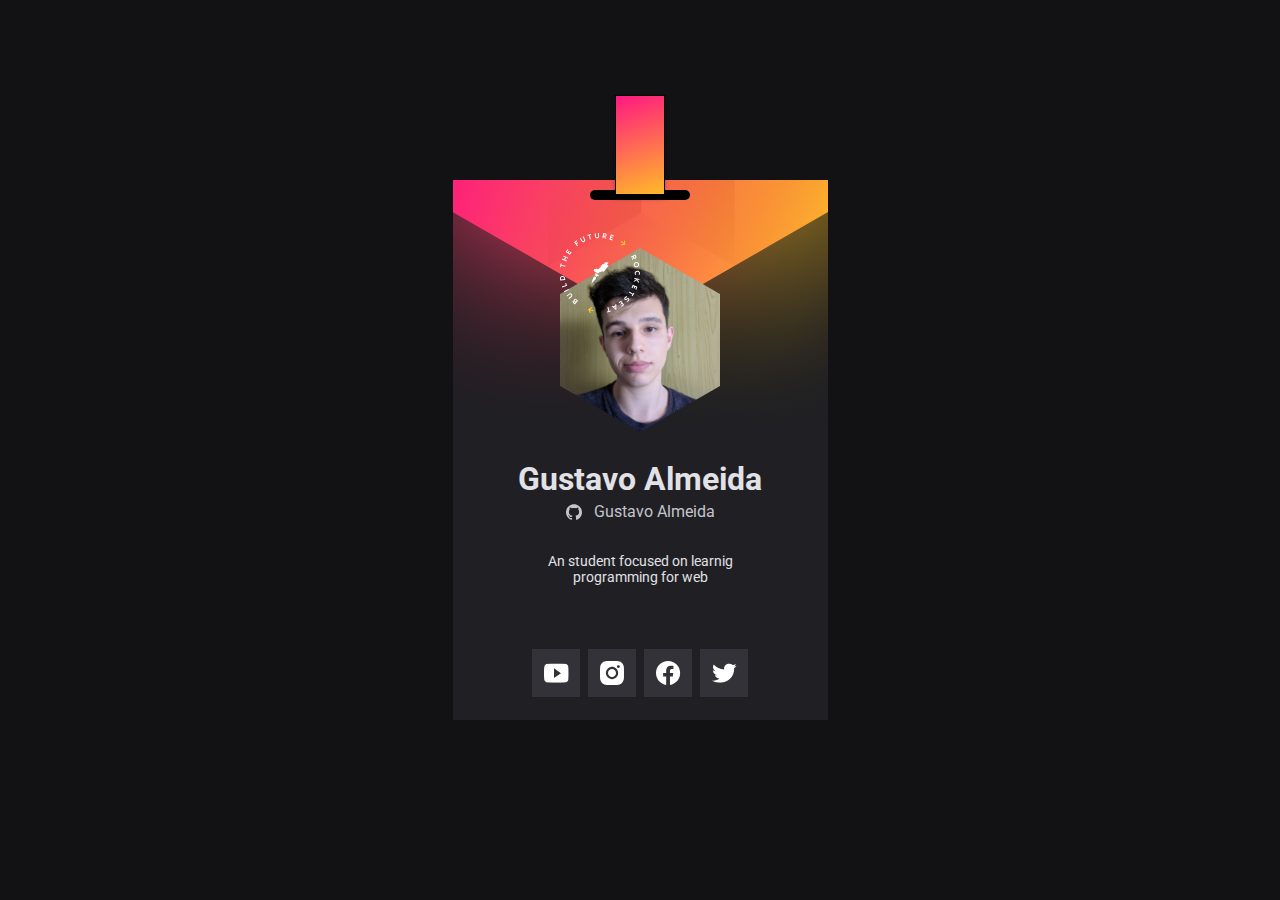
==== Desktop/index.html @ 5132c603 "update desktop" ====
<!DOCTYPE html>
<html lang="en">
  <head>
    <meta charset="UTF-8" />
    <meta http-equiv="X-UA-Compatible" content="IE=edge" />
    <meta name="viewport" content="width=device-width, initial-scale=1.0" />
    <title>Gustavo Almeida - DoWhile 2021</title>
    <link rel="stylesheet" href="style.css" />
    <link rel="preconnect" href="https://fonts.googleapis.com" />
    <link rel="preconnect" href="https://fonts.gstatic.com" crossorigin />
    <link
      href="https://fonts.googleapis.com/css2?family=Roboto:wght@400;700&display=swap"
      rel="stylesheet"
    />
  </head>
  <body>
    <main>
      <div class="container">
        <div class="degrade">
          <div class="degrade2"></div>
        </div>
        <div class="quebra">
          <div class="faixa"></div>
        </div>
        <div class="avatar">
          <span>
            <img src="/images/build.svg" alt="Selo circular branco Rocketseat" />
          </span>
          <img id="avatarUser" src="/images/perfil.jpg" alt="Foto de perfil" />
        </div>
        <h1 id="userName">Gustavo Almeida</h1>
        <a
          id="perfilGitHub"
          href="https://github.com/gustavoalmei"
          target="_blank"
        >
          <img src="/images/github.svg" alt="Ícone github" />
          <span id="userLogin">Gustavo Almeida</span>
        </a>
        <p id="bioUser">An student focused on learnig programming for web</p>
        <ul id="SocialMedia">
          <li class="youtube">
            <a href="https://www.youtube.com/" target="_blank">
              <img src="/images/youtube.svg" alt="Ícone do youtube" />
            </a>
          </li>
          <li class="instagram">
            <a href="https://www.instagram.com/gustavoczz/" target="_blank">
              <img src="/images/instagram.svg" alt="Ícone do instagram" />
            </a>
          </li>
          <li class="facebook">
            <a href="https://www.facebook.com/" target="_blank">
              <img src="/images/facebook.svg" alt="Ícone do facebook" />
            </a>
          </li>
          <li class="twitter">
            <a href="https://twitter.com/gustavoczz" target="_blank">
              <img src="/images/twitter.svg" alt="Ícone do twitter" />
            </a>
          </li>
        </ul>
      </div>
    </main>

    <script src="main.js"></script>
  </body>
</html>
---- Desktop/style.css ----
* {
  margin: 0;
  padding: 0;
}

html,
body {
  height: 100%;
  margin: 0;
  font-family: 'Roboto', sans-serif;
}

body {
  --gray: #e1e1e6;
  --Text: #c4c4cc;
  display: grid;
  place-items: center;
  -webkit-font-smoothing: antialiased; /* fica um pouco mais suave*/
  background-color: #121214;
}

main {
  width: 375px;
  height: 540px;
  background-image: url(/images/background.svg);
  background-position: center;
  background-color: #202024;
  position: relative;
}

.quebra{
  width: 100px;
  height: 10px;
  background-color: black;
  border-radius: 10px;
  margin: 10px auto;
  position: relative;
}

.faixa{
  width: 50px;
  height: 100px;
  background: linear-gradient(161.24deg, #FF008E -15.25%, #FFCD1E 111.89%);  position: absolute;
  left: 25px;
  bottom: 5px;
  border: 1px solid #000000;
  box-sizing: border-box;
  box-shadow: 0px 4px 4px rgba(0, 0, 0, 0.25);
}

.container {
  max-width: 250px;
  margin: auto;
  text-align: center;
  color: var(--gray);
}

h1{
  margin-top: 24px;
  margin-bottom: 4px;
}

p{
  font-size: 14px;
  font-weight: 400;
  margin-top: 32px;
  margin-bottom: 64px;
}

.avatar {
  width: 215px;
  margin: 48px auto 0;
  position: relative;
}

.avatar span {
  position: absolute;
  top: -15px;
  z-index: 1;
}

.avatar > img {
  width: 160px;
  height: 184px;
  object-fit: cover;
  clip-path: polygon(50% 0, 100% 25%, 100% 75%, 50% 100%, 0 75%, 0 25%);
}

h1 {
  font-size: 2em;
}

a {
  text-decoration: none;
  color: var(--Text);
  display: flex;
  justify-content: center;
  align-items: center;
  gap: 12px;
}

ul{
  list-style-type: none;
  display: flex;
  justify-content: center;
  gap: 8px;
}
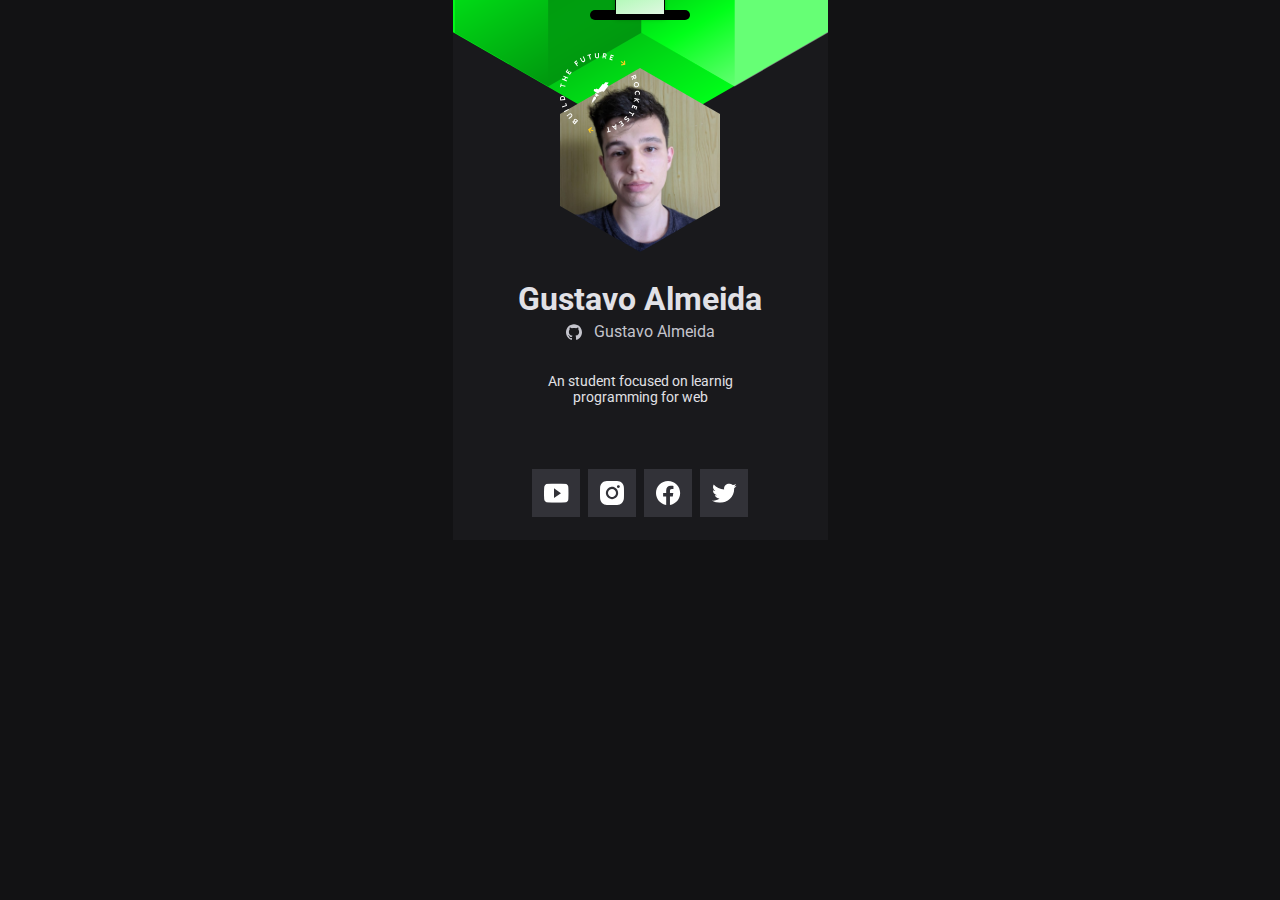
==== commit 2d0d9c75: "atualizando css" ====
--- a/Desktop/index.html
+++ b/Desktop/index.html
@@ -16,15 +16,15 @@
   <body>
     <main>
       <div class="container">
-        <div class="degrade">
-          <div class="degrade2"></div>
-        </div>
         <div class="quebra">
           <div class="faixa"></div>
         </div>
         <div class="avatar">
           <span>
-            <img src="/images/build.svg" alt="Selo circular branco Rocketseat" />
+            <img
+              src="/images/build.svg"
+              alt="Selo circular branco Rocketseat"
+            />
           </span>
           <img id="avatarUser" src="/images/perfil.jpg" alt="Foto de perfil" />
         </div>
--- a/Desktop/style.css
+++ b/Desktop/style.css
@@ -14,21 +14,23 @@
   --gray: #e1e1e6;
   --Text: #c4c4cc;
   display: grid;
-  place-items: center;
+  justify-content: center;
+  top: 100px;
   -webkit-font-smoothing: antialiased; /* fica um pouco mais suave*/
   background-color: #121214;
+  overflow: hidden;
 }
 
 main {
   width: 375px;
   height: 540px;
-  background-image: url(/images/background.svg);
+  background-image: url(/images/mask-desktop.svg);
   background-position: center;
-  background-color: #202024;
+  background-color: hsla(240, 6%, 13%, 0.5);
   position: relative;
 }
 
-.quebra{
+.quebra {
   width: 100px;
   height: 10px;
   background-color: black;
@@ -37,10 +39,11 @@
   position: relative;
 }
 
-.faixa{
+.faixa {
   width: 50px;
-  height: 100px;
-  background: linear-gradient(161.24deg, #FF008E -15.25%, #FFCD1E 111.89%);  position: absolute;
+  height: 120px;
+  background: linear-gradient(161.24deg, #00ff15 -15.25%, #f7f7f7 111.89%);
+  position: absolute;
   left: 25px;
   bottom: 5px;
   border: 1px solid #000000;
@@ -55,12 +58,12 @@
   color: var(--gray);
 }
 
-h1{
+h1 {
   margin-top: 24px;
   margin-bottom: 4px;
 }
 
-p{
+p {
   font-size: 14px;
   font-weight: 400;
   margin-top: 32px;
@@ -86,6 +89,19 @@
   clip-path: polygon(50% 0, 100% 25%, 100% 75%, 50% 100%, 0 75%, 0 25%);
 }
 
+.avatar span img {
+  animation: rotate 10s infinite linear;
+}
+
+@keyframes rotate {
+  from {
+    transform: rotate(0deg);
+  }
+  to {
+    transform: rotate(360deg);
+  }
+}
+
 h1 {
   font-size: 2em;
 }
@@ -99,9 +115,22 @@
   gap: 12px;
 }
 
-ul{
+ul {
   list-style-type: none;
   display: flex;
   justify-content: center;
   gap: 8px;
+}
+
+#SocialMedia img:hover {
+  transform: scale(1.2);
+  transition: 0.5s;
+}
+
+@media (min-width: 720px) {
+
+}
+
+@media (min-width: 960px) {
+
 }